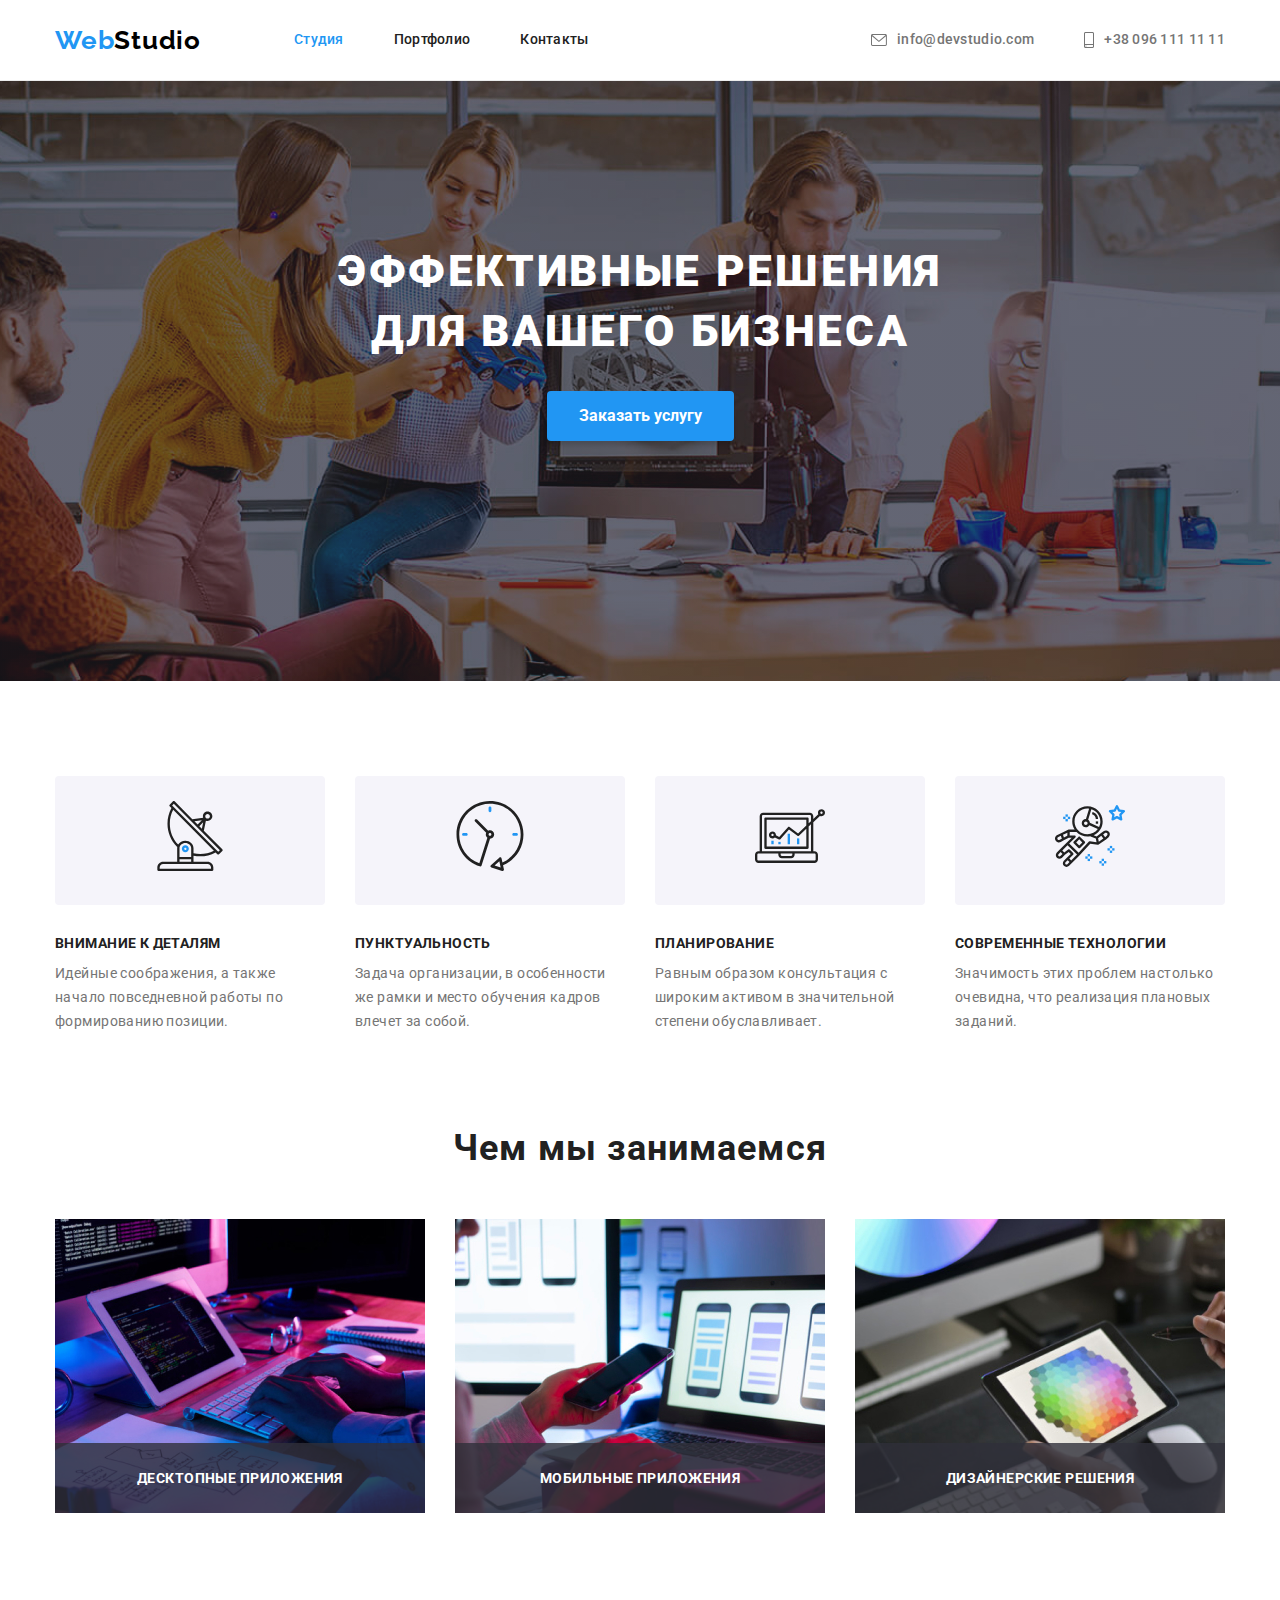
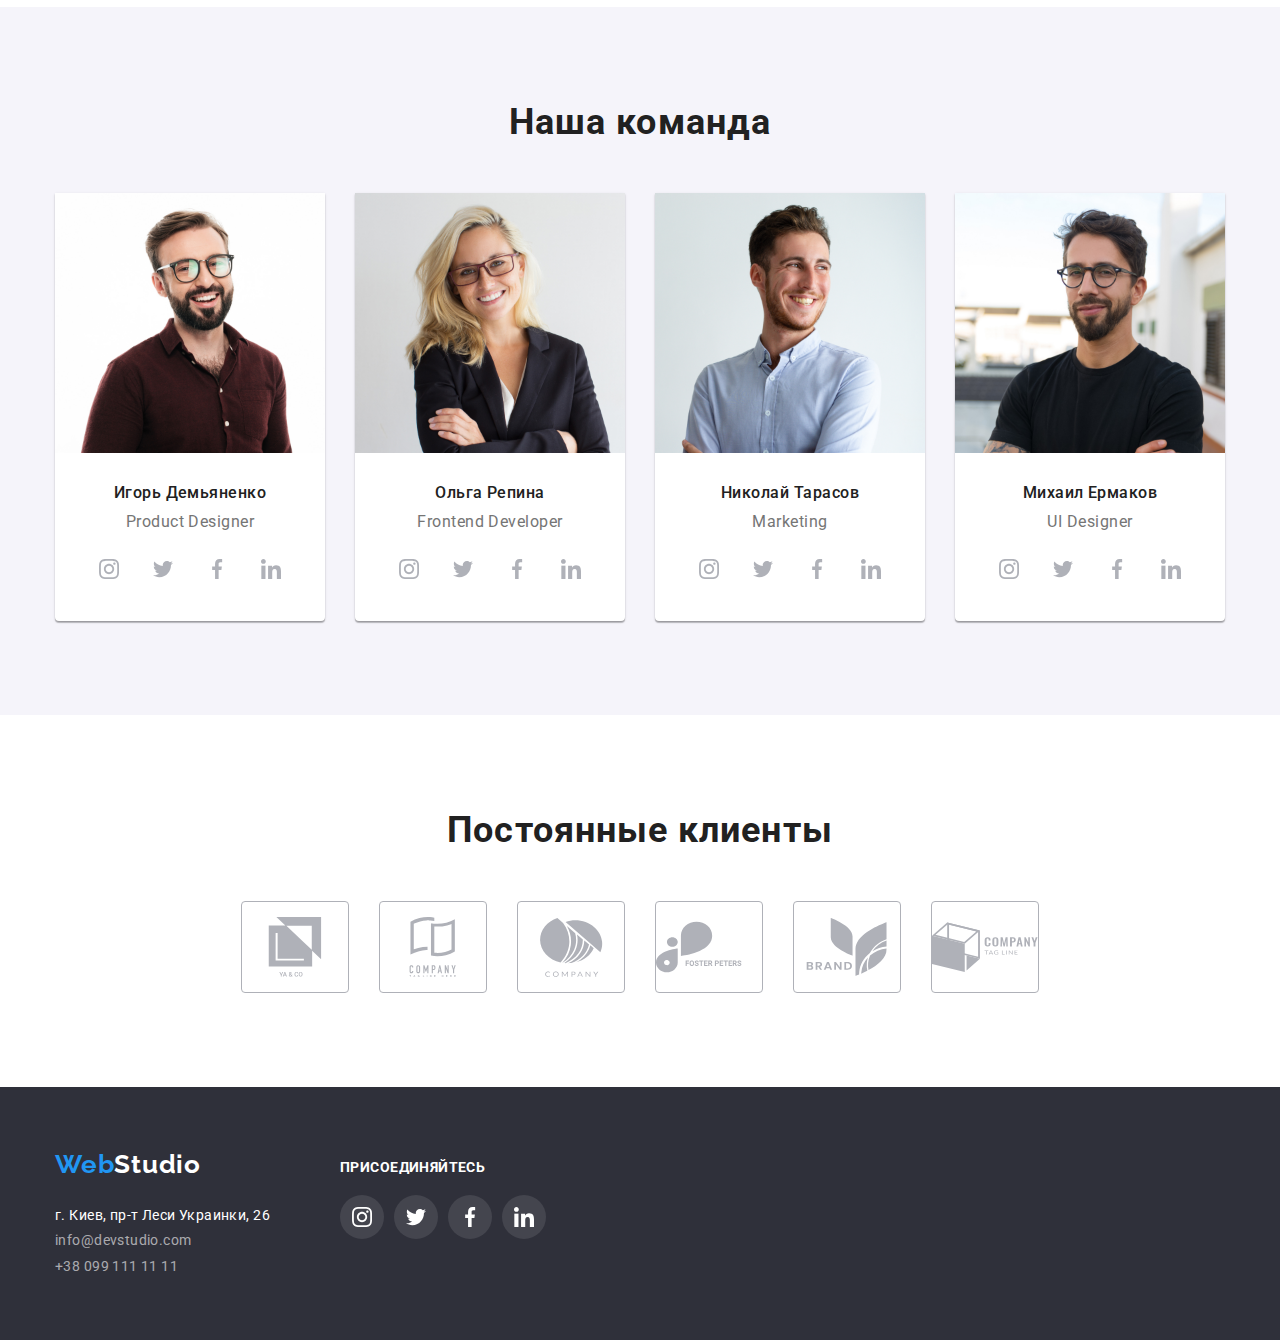
==== index.html @ b6ea560c "new repository HW5" ====
<!DOCTYPE html>
<html lang="ru">
<head>
    <meta charset="UTF-8">
    <meta http-equiv="X-UA-Compatible" content="IE=edge">
    <meta name="viewport" content="width=device-width, initial-scale=1.0">
    <title>Document</title>
    <link rel="stylesheet" href="css/modern-normalize.css" />
    <link rel="preconnect" href="https://fonts.gstatic.com">
    <link href="https://fonts.googleapis.com/css2?family=Raleway:wght@700&family=Roboto:wght@400;500;700;900&display=swap" rel="stylesheet">
    <link rel="stylesheet" href="./css/styles.css">
</head> 
<body class="page">
    <header>  
        <div class="section conteiner">
            <div class="row">
                <nav>
                    <a href="./index.html"  lang="en" class="logo"><span class="logoweb">Web</span>Studio</a> 
                    <ul class="site-nav">
                        <li class="site-nav-list">
                            <a href="./index.html" class="link active">Студия</a> 
                        </li>
                        <li class="site-nav-list">
                            <a href="./portfolio.html" class="link">Портфолио</a> 
                        </li>
                        <li class="site-nav-list">
                            <a href="#" class="link">Контакты</a> 
                        </li>
                    </ul>
                </nav>
                <ul class="contacts">
                    <li class="contacts-list">
                        <a href="mailto:info@devstudio.com" class="link">
                            <svg class="header-mail" width="16" height="12">
                                <use href="./images/icons/sprite.svg#icon-mail"></use>
                            </svg>info@devstudio.com
                        </a>
                    </li>                
                    <li class="contacts-list">
                        <a href="tel:+380961111111" class="link">
                            <svg class="header-smartphone" width="10" height="16">
                                <use href="./images/icons/sprite.svg#icon-smartphone"></use>
                            </svg>+38 096 111 11 11
                        </a>
                    </li>
                </ul>
            </div>
        </div>    
    </header>
    <main>
        <div class="background">
            <section class="hero">            
                <h1 class="title">Эффективные решения для вашего бизнеса</h1>
                <button type="button" class="button">Заказать услугу</button> 
            </section>
        </div>
        <section class="features section-pb0">
            <h2 class="hiden">Features</h2>
            <div class="conteiner">
                <ul class="row">
                    <li class="features-box">
                        <div class="features-card">
                            <svg class="features-icons">
                                <use href="./images/icons/sprite.svg#icon-antenna"></use>
                            </svg>
                        </div>
                        <h3 class="features-title">Внимание к деталям</h3>
                        <p class="features-text">Идейные соображения, а также начало повседневной работы по формированию позиции.</p>
                    </li>
                    <li class="features-box">
                        <div class="features-card">
                            <svg class="features-icons">
                                <use href="./images/icons/sprite.svg#icon-clock"></use>
                            </svg>
                        </div>
                        <h3 class="features-title">Пунктуальность</h3>
                        <p class="features-text">Задача организации, в особенности же рамки и место обучения кадров влечет за собой.</p>
                    </li>
                    <li class="features-box">
                        <div class="features-card">
                            <svg class="features-icons">
                                <use href="./images/icons/sprite.svg#icon-diagram"></use>
                            </svg>
                        </div>
                        <h3 class="features-title">Планирование</h3>
                        <p class="features-text">Равным образом консультация с широким активом в значительной степени обуславливает.</p>
                    </li>
                    <li class="features-box">
                        <div class="features-card">
                            <svg class="features-icons">
                                <use href="./images/icons/sprite.svg#icon-astronaut"></use>
                            </svg>
                        </div>
                        <h3 class="features-title">Современные технологии</h3>
                        <p class="features-text">Значимость этих проблем настолько очевидна, что реализация плановых заданий.</p>
                    </li>
                </ul>
            </div>
        </section> 
        <section class="interests"> 
            <div class="conteiner">  
                <h2 class="title">Чем мы занимаемся</h2>
                <ul class="interests-list">  
                    <li class="interests-box">
                        <img src="./images/box1.jpg" alt="box1" width="370">
                        <div class="interests-text"><p class="text">Десктопные приложения</p></div>
                    </li>
                    <li class="interests-box">
                        <img src="./images/box2.jpg" alt="box2" width="370">
                        <div class="interests-text"><p class="text">Мобильные приложения</p></div>
                    </li>
                    <li class="interests-box">
                        <img src="./images/box3.jpg" alt="box3" width="370">
                        <div class="interests-text"><p class="text">Дизайнерские решения</p></div>
                    </li>
                </ul>  
            </div>  
        </section>
        <section class="team">
            <h2 class="title">Наша команда</h2>
            <div class="conteiner">
                <ul class="team-list">
                    <li class="card">
                        <img src="./images/employer1.jpg" alt="employer1" width="270" class="team=img">
                        <div class="employee-wraper">
                            <h3 class="employee">Игорь Демьяненко</h3>
                            <p lang="en" class="position">Product Designer</p>
                            <ul class="icon-list">
                                <li class="networks">
                                    <a href="#" class="networks-link">                             
                                        <svg class="networks-icon">
                                            <use href="./images/icons/sprite.svg#icon-instagram"></use>
                                        </svg>
                                    </a> 
                                </li>
                                <li class="networks">
                                    <a href="#" class="networks-link">
                                        <svg class="networks-icon">
                                            <use href="./images/icons/sprite.svg#icon-twitter"></use>
                                        </svg>
                                    </a>
                                </li>
                                <li class="networks">
                                    <a href="#" class="networks-link">
                                        <svg class="networks-icon">
                                            <use href="./images/icons/sprite.svg#icon-facebook"></use>
                                        </svg>
                                    </a>
                                </li>
                                <li class="networks">
                                    <a href="#" class="networks-link">
                                        <svg class="networks-icon">
                                            <use href="./images/icons/sprite.svg#icon-linkedin"></use>
                                        </svg>
                                    </a>
                                </li>
                            </ul>
                        </div>
                    </li>
                    <li class="card">
                        <img src="./images/employer2.jpg" alt="employer2" width="270" class="team=img">
                        <div class="employee-wraper">
                            <h3 class="employee">Ольга Репина</h3>
                            <p lang="en" class="position">Frontend Developer</p>
                            <ul class="icon-list">
                                <li class="networks">
                                    <a href="#" class="networks-link">                            
                                        <svg class="networks-icon">
                                            <use href="./images/icons/sprite.svg#icon-instagram"></use>
                                        </svg>
                                    </a>  
                                </li>
                                <li class="networks">
                                    <a href="#" class="networks-link">
                                        <svg class="networks-icon">
                                            <use href="./images/icons/sprite.svg#icon-twitter"></use>
                                        </svg>
                                    </a>
                                </li>
                                <li class="networks">
                                    <a href="#" class="networks-link">
                                        <svg class="networks-icon">
                                            <use href="./images/icons/sprite.svg#icon-facebook"></use>
                                        </svg>
                                    </a>
                                </li>
                                <li class="networks">
                                    <a href="#" class="networks-link">
                                        <svg class="networks-icon">
                                            <use href="./images/icons/sprite.svg#icon-linkedin"></use>
                                        </svg>
                                    </a>
                                </li>
                            </ul>
                        </div>
                    </li>
                    <li class="card">
                        <img src="./images/employer3.jpg" alt="employer3" width="270" class="team=img">
                        <div class="employee-wraper">
                            <h3 class="employee">Николай Тарасов</h3>
                            <p lang="en" class="position">Marketing</p>
                            <ul class="icon-list">
                                <li class="networks">
                                    <a href="#" class="networks-link">                            
                                        <svg class="networks-icon">
                                            <use href="./images/icons/sprite.svg#icon-instagram"></use>
                                        </svg>
                                    </a>  
                                </li>
                                <li class="networks">
                                    <a href="#" class="networks-link">
                                        <svg class="networks-icon">
                                            <use href="./images/icons/sprite.svg#icon-twitter"></use>
                                        </svg>
                                    </a>
                                </li>
                                <li class="networks">
                                    <a href="#" class="networks-link">
                                        <svg class="networks-icon">
                                            <use href="./images/icons/sprite.svg#icon-facebook"></use>
                                        </svg>
                                    </a>
                                </li>
                                <li class="networks">
                                    <a href="#" class="networks-link">
                                        <svg class="networks-icon">
                                            <use href="./images/icons/sprite.svg#icon-linkedin"></use>
                                        </svg>
                                    </a>
                                </li>
                            </ul>
                        </div>
                    </li>
                    <li class="card">
                        <img src="./images/employer4.jpg" alt="employer4" width="270" class="team=img">
                        <div class="employee-wraper">
                            <h3 class="employee">Михаил Ермаков</h3>
                            <p lang="en" class="position">UI Designer</p>
                            <ul class="icon-list">
                                <li class="networks">
                                    <a href="#" class="networks-link">                           
                                        <svg class="networks-icon">
                                            <use href="./images/icons/sprite.svg#icon-instagram"></use>
                                        </svg>
                                    </a>   
                                </li>
                                <li class="networks">
                                    <a href="#" class="networks-link">
                                        <svg class="networks-icon">
                                            <use href="./images/icons/sprite.svg#icon-twitter"></use>
                                        </svg>
                                    </a>
                                </li>
                                <li class="networks">
                                    <a href="#" class="networks-link">
                                        <svg class="networks-icon">
                                            <use href="./images/icons/sprite.svg#icon-facebook"></use>
                                        </svg>
                                    </a>
                                </li>
                                <li class="networks">
                                    <a href="#" class="networks-link">
                                        <svg class="networks-icon">
                                            <use href="./images/icons/sprite.svg#icon-linkedin"></use>
                                        </svg>
                                    </a>
                                </li>
                            </ul>
                        </div>
                    </li>
                </ul>
            </div>
        </section>
        <section class="clients conteiner">
            <h2 class="title">Постоянные клиенты</h2>
            <ul class="clients-list">
                <li class="clients-card">
                    <a href="#" class="clients-card-content">
                        <svg class="clients-icon">
                            <use href="./images/icons/sprite.svg#icon-group1"></use>
                        </svg>
                    </a>
                </li>
                <li class="clients-card">
                    <a href="#" class="clients-card-content">
                        <svg class="clients-icon">
                            <use href="./images/icons/sprite.svg#icon-group2"></use>
                        </svg>
                    </a>
                </li>
                <li class="clients-card">
                    <a href="#" class="clients-card-content">
                        <svg class="clients-icon">
                            <use href="./images/icons/sprite.svg#icon-group3"></use>
                        </svg>
                    </a>
                </li>
                <li class="clients-card">
                    <a href="#" class="clients-card-content">
                        <svg class="clients-icon">
                            <use href="./images/icons/sprite.svg#icon-group4"></use>
                        </svg>
                    </a>
                </li>
                <li class="clients-card">
                    <a href="#" class="clients-card-content">
                        <svg class="clients-icon">
                            <use href="./images/icons/sprite.svg#icon-group5"></use>
                        </svg>
                    </a>
                </li>
                <li class="clients-card">
                    <a href="#" class="clients-card-content">
                        <svg class="clients-icon">
                            <use href="./images/icons/sprite.svg#icon-group6"></use>
                        </svg>
                    </a>
                </li>
            </ul>
        </section>
    </main>
    <footer class="footer">
        <div class="footer-box">
            <div>
                <a href="./index.html" class="logo"><span class="logoweb">Web</span>Studio</a>
                <address>
                    <ul>
                        <li class="adress">
                            <p class="adress-text">г. Киев, пр-т Леси Украинки, 26</p>
                        </li>
                        <li> 
                            <a href="mailto:info@devstudio.com" class="link">info@devstudio.com</a>
                        </li>
                        <li>
                            <a href="tel:+380991111111" class="link">+38 099 111 11 11</a>
                        </li> 
                    </ul>
                </address>  
            </div>
            <div>
                <h2 class="title">присоединяйтесь</h2>
                <ul class="icon-list">
                    <li class="networks">
                        <a href="#" class="networks-link">                              
                            <svg class="networks-icon">
                                <use href="./images/icons/sprite.svg#icon-instagram"></use>
                            </svg>
                        </a>
                    </li>
                    <li class="networks">
                        <a href="#" class="networks-link">
                            <svg class="networks-icon">
                                <use href="./images/icons/sprite.svg#icon-twitter"></use>
                            </svg>
                        </a>
                    </li>
                    <li class="networks">
                        <a href="#" class="networks-link">
                            <svg class="networks-icon">
                                <use href="./images/icons/sprite.svg#icon-facebook"></use>
                            </svg>
                        </a>
                    </li>
                    <li class="networks">
                        <a href="#" class="networks-link">
                            <svg class="networks-icon">
                                <use href="./images/icons/sprite.svg#icon-linkedin"></use>
                            </svg>
                        </a>
                    </li>
                </ul>
            </div>     
        </div>     
    </footer>
    <script src="./js/modal.js"></script>
</body>
</html>
---- css/styles.css ----
:root{
    --main-font: 'Roboto';
    --accent-font: 'Raleway';
    --normal-text-color: #757575;
    --title-text-color: #212121;
    --accent-color: #2196f3;
}
*,
*::after,
*::before{
    margin: 0;
    padding: 0;
    box-sizing: border-box;
}
html, 
body{
    height: 100%;
}
a{
    text-decoration: none;
}
img{
    display: block;
    max-width: 100%;
    height: auto;
}
ul,
li{
    list-style: none;
}
button{
    border: none;
}
section{
    padding: 94px 0;
}
.conteiner{
    width: 1200px;
    padding: 0 15px;
    margin: 0 auto;
}

/* page */
.page {
    background-color: #FFFFFF;
    color: var(--normal-text-color);
    font-family: var(--main-font);
    font-size: 14px;
    line-height: 1.9;
    font-style: normal;
}
/* header */
header .row{
    height: 80px;
}
.row,
header nav,
.site-nav,
.contacts{
    display: flex;
}
header .row,
.features .row,
.interests .row,
.team .row{
    justify-content: space-between;
}
header{
    border-bottom: 1px solid #ECECEC;
}

/* logo */
.logo{
    color: #000;
    font-family: var(--accent-font);
    font-weight: bold;
    font-size: 26px;
    line-height: 80px;
    letter-spacing: 0.03em;
    margin-right: 93px;    
}
.logoweb{
    color: var(--accent-color);
}

/* site-nav */
.site-nav{
    display: flex;
    margin-right: auto;
}
.site-nav-list{
    margin-right: 50px;
}
.site-nav-list .link{
    color: var(--title-text-color);
    font-weight: 500;
    font-size: 14px;
    line-height: 1.14;
    letter-spacing: 0.02em;
    text-decoration: none;
    
    display: flex;
    align-items: center;
    padding-top: 32px;
    padding-bottom: 32px;

    transition-property: color;
    transition-duration: 250ms;
    transition-timing-function: cubic-bezier(0.4, 0, 0.2, 1);
}
.site-nav-list .link:hover,
.site-nav-list .link:focus{
    color: var(--accent-color);
    fill: currentColor;
    
    transition-duration: 250ms;
    transition-timing-function: cubic-bezier(0.4, 0, 0.2, 1);
}
.site-nav-list .active:nth-child(1){
    color: var(--accent-color);
}


/* contacts */
.contacts{
    display: flex;
    margin-left: auto;
}
.contacts-list{
    margin-left: 50px;
}
.contacts-list .link{
    color: var(--normal-text-color);
    font-weight: 500;
    font-size: 14px;
    line-height: 1.14;
    letter-spacing: 0.02em;
    text-decoration: none;
    
    display: flex;
    align-items: center;
    padding-top: 32px;
    padding-bottom: 32px;

    transition-property: color;
    transition-duration: 250ms;
    transition-timing-function: cubic-bezier(0.4, 0, 0.2, 1);
}
.contacts-list .link:hover,
.contacts-list .link:focus{
    color: var(--accent-color);
    fill: currentColor;

    transition-duration: 250ms;
    transition-timing-function: cubic-bezier(0.4, 0, 0.2, 1);
}
.header-mail,
.header-smartphone{
    margin-right: 10px;
    fill: currentColor;
    transition-property: fill;
}
.header-mail:hover,
.header-mail:focus,
.header-smartphone:hover,
.header-smartphone:focus{
    fill: currentColor;
}
/* hero */
.hero{
    padding: 160px 0 240px 0;
    display: flex;
    flex-direction: column;
    align-items: center;    
}
.background{
    background-size: cover;
    background-position: center;
    background-repeat: no-repeat;
    background-image: linear-gradient(
      to right,
      rgba(47, 48, 58, 0.4),
      rgba(47, 48, 58, 0.4)
    ),
    url(../images/background.jpg);
}
.hero .title{
    font-family: var(--main-font);
    font-weight: 900;
    font-size: 44px;
    line-height: 60px;
    text-align: center;
    letter-spacing: 0.06em;
    text-transform: uppercase;
    color: #FFFFFF;
    max-width: 700px;
    margin-bottom: 30px;
}
.hero .button{
    background: #2196F3;
    box-shadow: 0px 4px 4px rgba(0, 0, 0, 0.15);
    border-radius: 4px;
    padding: 10px 32px;
    color: #FFFFFF;
    cursor: pointer;
    font-family: var(--main-font);
    font-weight: bold;
    font-size: 16px;
    line-height: 30px;
}
.hero .button:hover{
    background: #147fd6;
}
/* section */
.hiden{
    overflow: hidden;
    width: 1px;
    height: 1px;
    opacity: 0;
}
/* features */
.features{
    padding: 94px 0;
}
.section-pb0{
    padding-bottom: 0px;
}
.features-title{
    color: var(--title-text-color);
    font-family: var(--main-font);
    font-weight: bold;
    font-size: 14px;
    line-height: 16px;
    letter-spacing: 0.03em;
    text-transform: uppercase;
    margin-bottom: 10px;

}
.features-text{
    font-family: var(--main-font);
    font-weight: normal;
    font-size: 14px;
    line-height: 24px;
    letter-spacing: 0.03em;
    color: var(--normal-text-color);
}
.features-box{
    width: calc((100%-90px) / 4);
    width: 270px;
}
.features-icons{
    width: 70px;
    height: 70px;
    margin: 25px 100px;
}
.features-card{
    background-color: #F5F4FA;
    margin-bottom: 30px;
    border-radius: 4px;
}
/* interests */
.interests{
    padding-bottom: 94px;
}
.interests .title{
    color: var(--title-text-color);
    font-family: var(--main-font);
    font-weight: bold;
    font-size: 36px;
    line-height: 42px;
    text-align: center;
    letter-spacing: 0.03em;
    margin-bottom: 50px;
}
.interests-list,
.team-list{
    display: flex;
    justify-content: space-between;
}
.interests-box{
    width: calc((100%-90px) / 3);
    width: 370px;
    position: relative;
    overflow: hidden;
}
.interests-text{
    position: absolute;
    width: 100%;
    height: 70px;
    bottom: 0;

    /* font-family: var(--main-font);
    font-weight: bold;
    font-size: 14px;
    line-height: 16px;
    text-align: center; */

    letter-spacing: 0.03em;
    text-transform: uppercase;
    color: #FFFFFF;
    background: rgba(47, 48, 58, 0.8);
}
.interests-text .text{
    font-family: var(--main-font);
    font-weight: bold;
    font-size: 14px;
    line-height: 16px;
    text-align: center;
    margin-top: 27px;
}
/* team */
.team{
    background-color: #F5F4FA;
}
.team .title{
    font-family: var(--main-font);
    font-weight: bold;
    font-size: 36px;
    line-height: 42px;
    text-align: center;
    letter-spacing: 0.03em;
    color: var(--title-text-color);
    padding-bottom: 50px;
}
.card{
    width: calc((100%-90px) / 4);
    width: 270px;
    background-color: #FFFFFF;
    box-shadow: 0px 1px 3px rgba(0, 0, 0, 0.12), 0px 1px 1px rgba(0, 0, 0, 0.14), 0px 2px 1px rgba(0, 0, 0, 0.2);
    border-radius: 0px 0px 4px 4px;
}
.team .employee{
    color: var(--title-text-color);
    font-family: var(--main-font);
    font-weight: 500;
    font-size: 16px;
    line-height: 19px;
    text-align: center;
    letter-spacing: 0.03em;
    margin-bottom: 10px;
}
.team .position{
    color: var(--normal-text-color);
    font-family: var(--main-font);
    font-weight: normal;
    font-size: 16px;
    line-height: 19px;
    text-align: center;
    letter-spacing: 0.03em;   
}
.employee-wraper{
    margin-top: 30px;
    margin-bottom: 30px;
}
.icon-list{
    display: flex;    
    margin: 0 auto;
    justify-content: center;
    margin-top: 16px;
    border-radius: 50%;
}
.networks:not(:last-child){
    margin-right: 10px;
}
.networks-link{
    width: 44px;
    height: 44px;
    display: flex;
    justify-content: center;
    align-items: center;
    fill: #AFB1B8;
}
.networks-link:hover,
.networks-link:focus{
    cursor: pointer;
    background-color: var(--accent-color);
    border-radius: 50%;
    fill: #FFFFFF;
}
.networks-icon{
    width: 20px;
    height: 20px;
}

/* clients */
.clients{
    padding: 94px 0;
}
.clients .title{
    font-family: var(--main-font);
    font-weight: bold;
    font-size: 36px;
    line-height: 42px;
    text-align: center;
    letter-spacing: 0.03em;
    color: var(--title-text-color);
    margin-bottom: 50px;
}
.clients-list{
    display: flex;
    justify-content: center;
    margin: 0 15px;
}
.clients-card{
    display: flex;
    justify-content: space-between;
    flex-basis: calc((100%-180px) /6);
    height: 92px;    
}
.clients-card:not(:last-child){
    margin-right: 30px;
}
.clients-card-content{
    display: flex;
    justify-content: center;
    align-items: center;
    width: 100%;
    height: 100%;
    border: 1px solid;
    border-radius: 4px;
    border-color: inherit;
    color: #AFB1B8;
}
.clients-icon{
    display: block;
    fill: currentColor;
    width: 106px;
    height: 60px;
}
.clients-card-content:hover,
.clients-card-content:focus{
    border-color: var(--accent-color);
    color: var(--accent-color);
    cursor: pointer;
}

/* footer */
.footer{
    background-color: #2F303A;
    padding: 60px 0;
    display: flex;
}
.footer-box{
    width: 1200px;
    padding: 0 15px;
    margin: 0 auto;
    display: flex;
}
.footer .logo{
    margin-bottom: 20px;
    display: inline-block;
    line-height: 35.96px;
    margin-right: 0px;
}
.adress-text{
    font-family: var(--main-font);
    font-style: normal;
    font-weight: normal;
    font-size: 14px;
    line-height: 24px;
    letter-spacing: 0.03em;
    color: #FFFFFF;
}
.footer .link{
    color: rgba(255, 255, 255, 0.6);
    font-family: var(--main-font);
    font-style: normal;
    font-weight: normal;
    font-size: 14px;
    line-height: 24px;
    letter-spacing: 0.03em;
}
.footer .logo{
    color: #FFFFFF; 
}
.footer .title{
    font-family: var(--main-font);
    font-weight: bold;
    font-size: 14px;
    line-height: 16px;
    letter-spacing: 0.03em;
    text-transform: uppercase;
    color: #FFFFFF;
    margin-bottom: 20px;
}
.footer-box div:not(:last-child){
    margin-right: 70px;
}
.footer-box div:last-child{
    padding-top: 12px;
}
.footer .networks-icon{
    fill: #FFFFFF;
}
.footer .networks{
    border-radius: 50%;
    background-color: rgba(255, 255, 255, 0.1);
}
.footer .networks:hover,
.footer .networks:focus{
    border-radius: 50%;
    background-color: var(--accent-color);
}

/* PORTFOLIO */
.portfolio-conteiner{
    padding: 94px 15px;
    width: 1200px;
    margin: 0 auto;
}
.tabs{
    display: flex;
    justify-content: center;
    margin-bottom: 50px;
}
.portfolio-buttons{
    font-family: var(--main-font);
    font-weight: 500;
    font-size: 16px;
    line-height: 26px;
    text-align: center;
    letter-spacing: 0.03em;
    color: var(--title-text-color);
    background-color: #F5F4FA;
    cursor: pointer;
    padding: 6px 22px;
    border-radius: 4px;
    margin-right: 8px;
}
.portfolio-buttons:hover,
.portfolio-buttons:focus{
    background-color: var(--accent-color);
    color: #FFFFFF;
}
/* .portfolio-buttons.active{
    background-color: var(--accent-color);
    color: #FFFFFF;
} */
/* projects */
.projects{
    display: flex;
    justify-content: space-between;
    flex-wrap: wrap;
    margin-top: 50px;
}
.port-card-img{
    display: block;
}
    
.projects-card{
    border: 1px solid #EEEEEE;
    margin-bottom: 30px;
}
.card-info{
    padding: 20px 24px;
}
.card-title{
    font-family: var(--main-font);
    font-style: normal;
    font-weight: bold;
    font-size: 18px;
    line-height: 36px;
    letter-spacing: 0.06em;
    color: var(--title-text-color);
}
.card-text{
    font-family: var(--main-font);
    font-style: normal;
    font-weight: normal;
    font-size: 16px;
    line-height: 30px;
    letter-spacing: 0.03em;
    color: var(--normal-text-color);
}
.projects-card:hover,
.projects-card:focus{
    cursor: pointer;
    box-sizing: border-box;
    box-shadow: 0px 1px 1px rgba(0, 0, 0, 0.12), 0px 4px 4px rgba(0, 0, 0, 0.06),
    1px 4px 6px rgba(0, 0, 0, 0.16);
}
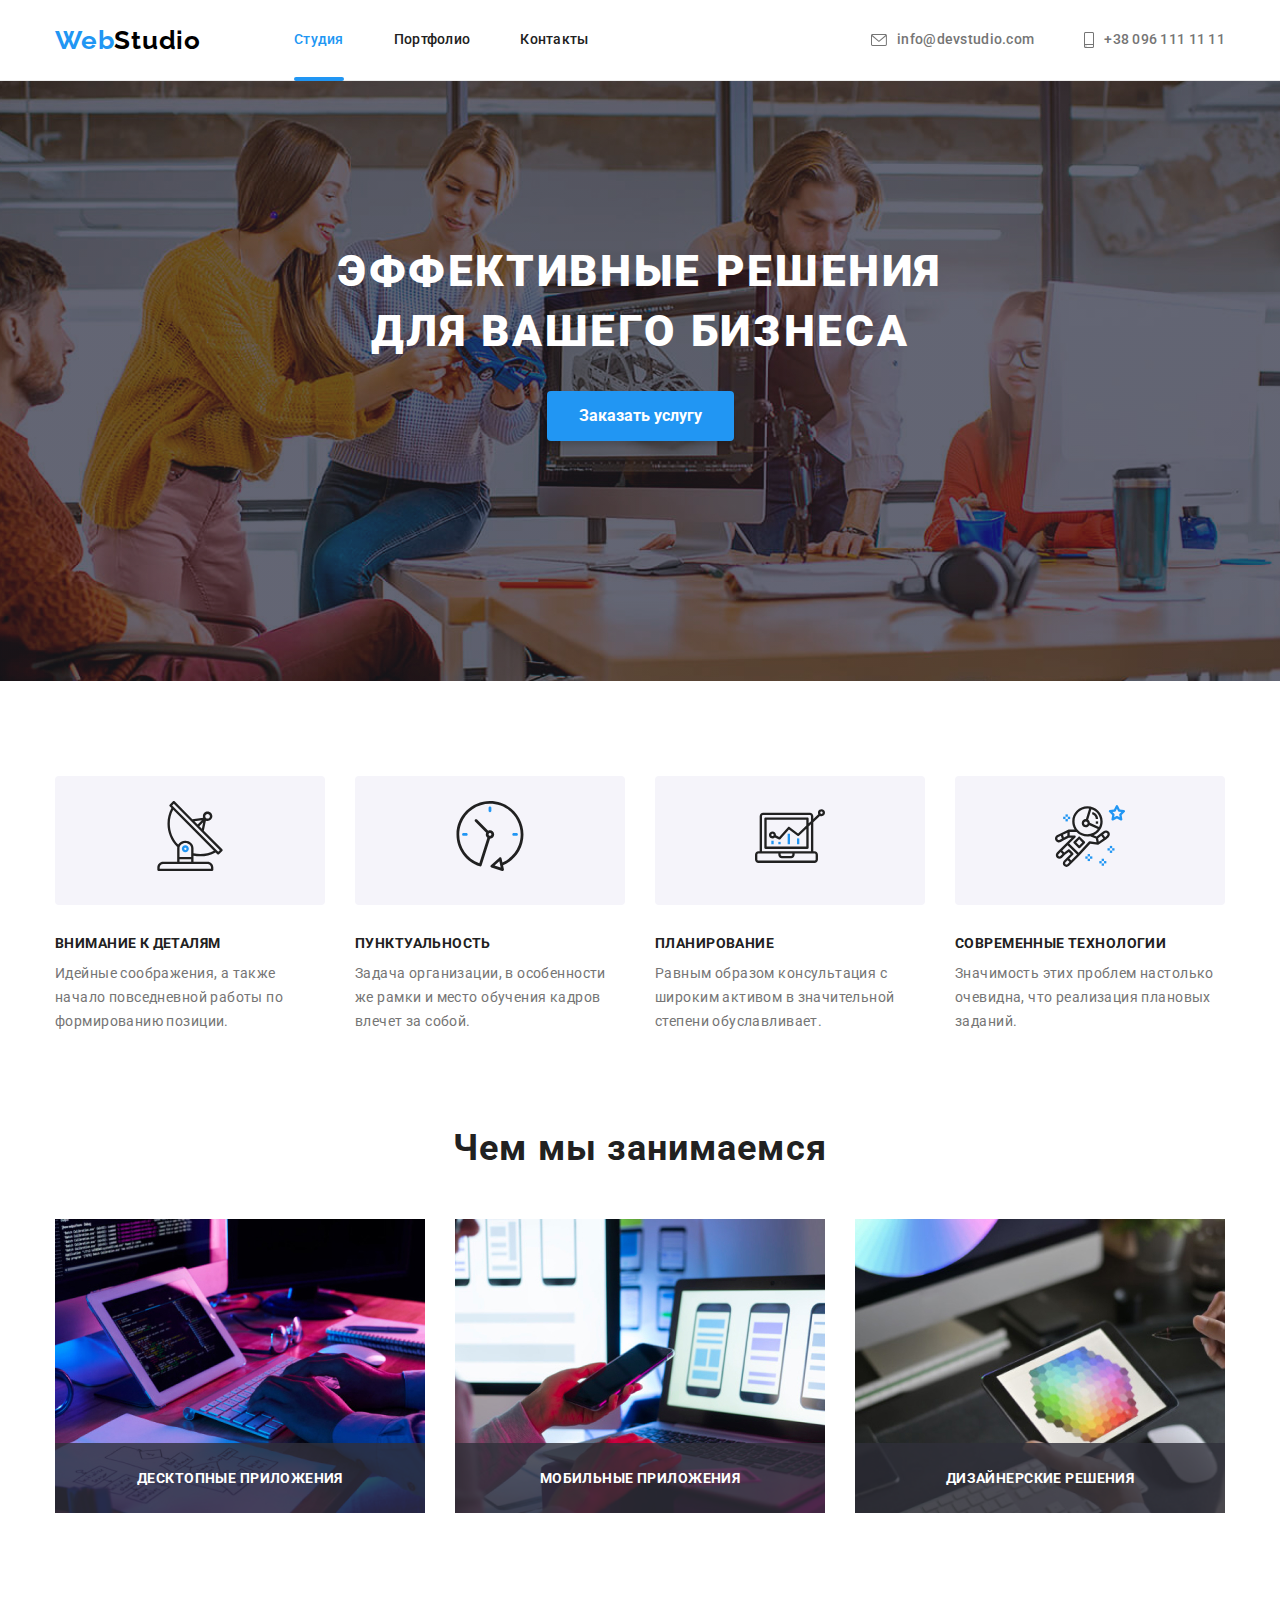
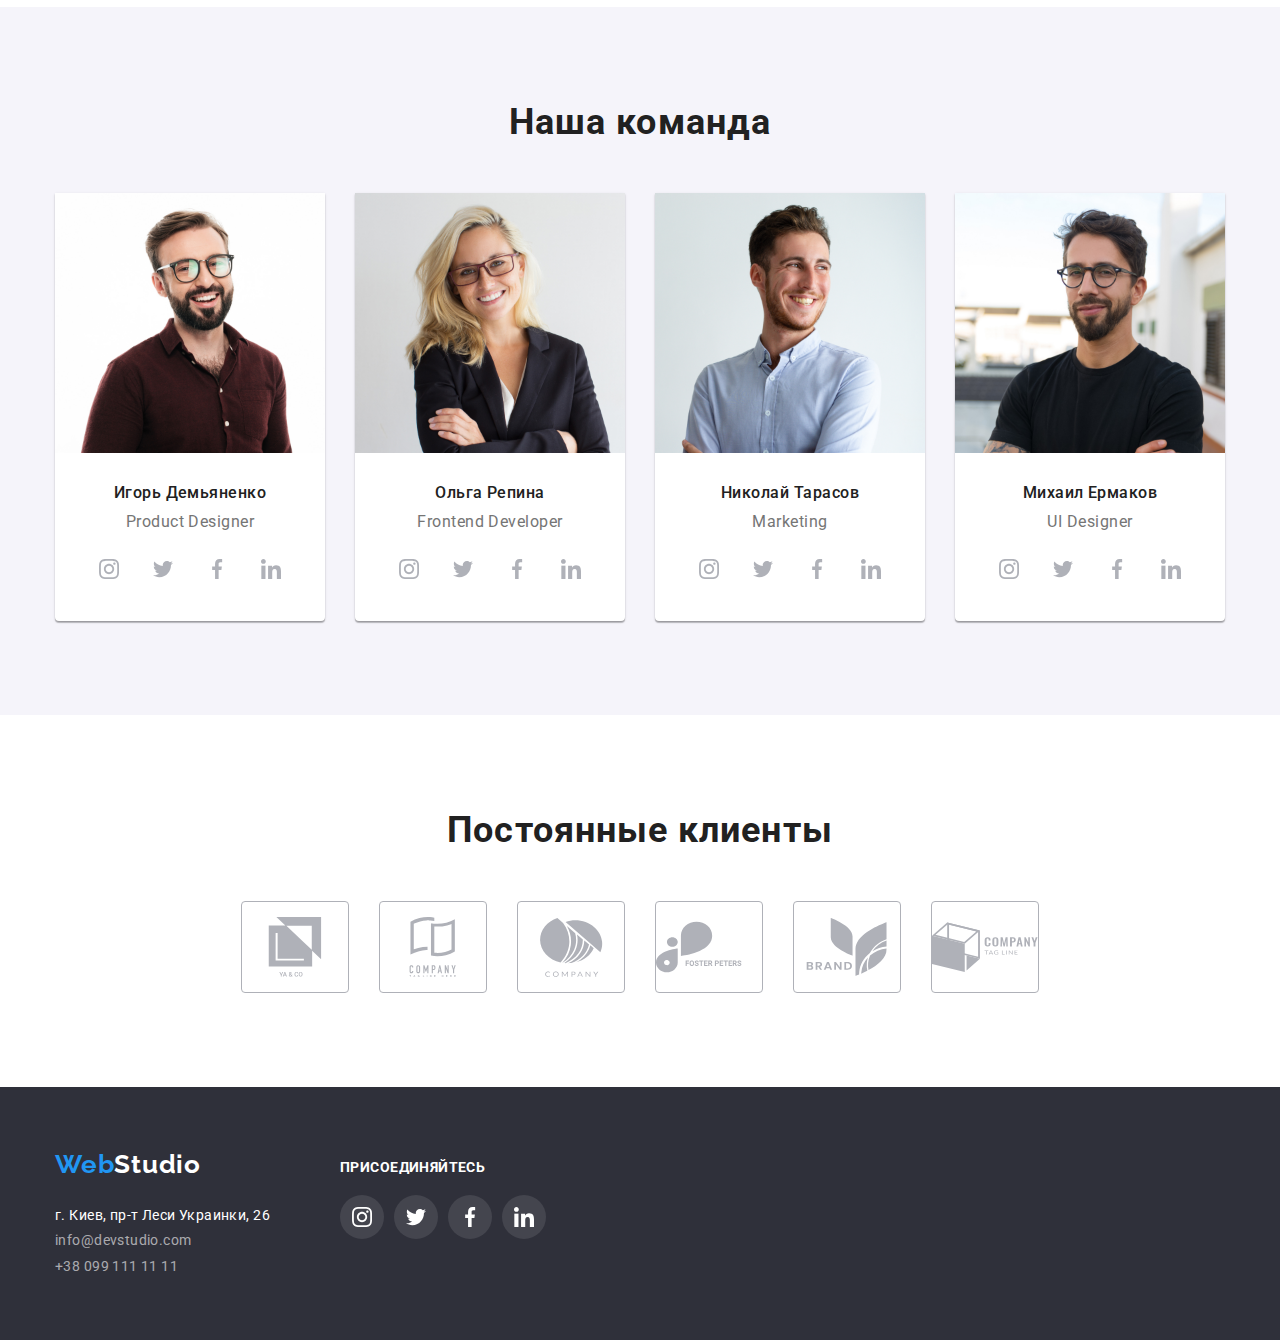
==== commit 6d9797e1: "Finish HW5" ====
--- a/index.html
+++ b/index.html
@@ -51,7 +51,7 @@
         <div class="background">
             <section class="hero">            
                 <h1 class="title">Эффективные решения для вашего бизнеса</h1>
-                <button type="button" class="button">Заказать услугу</button> 
+                <button type="button" class="button" data-modal-open>Заказать услугу</button> 
             </section>
         </div>
         <section class="features section-pb0">
@@ -372,6 +372,16 @@
             </div>     
         </div>     
     </footer>
+    <div class="backdrop is-hidden" data-modal>
+        <div class="modal">
+            <h2 class="modal-title">Оставьте свои данные, мы вам перезвоним</h2>
+            <button data-modal-close class="button-close" type="button">
+                <svg class="icon-close">
+                    <use href="./images/icons/sprite.svg#icon-close-black"></use>
+                </svg>
+            </button>
+        </div>
+    </div>
     <script src="./js/modal.js"></script>
 </body>
 </html>--- a/css/styles.css
+++ b/css/styles.css
@@ -104,6 +104,8 @@
     padding-top: 32px;
     padding-bottom: 32px;
 
+    position: relative;
+
     transition-property: color;
     transition-duration: 250ms;
     transition-timing-function: cubic-bezier(0.4, 0, 0.2, 1);
@@ -112,12 +114,20 @@
 .site-nav-list .link:focus{
     color: var(--accent-color);
     fill: currentColor;
-    
-    transition-duration: 250ms;
-    transition-timing-function: cubic-bezier(0.4, 0, 0.2, 1);
 }
 .site-nav-list .active:nth-child(1){
     color: var(--accent-color);
+}
+.active::after{
+    content: "";
+    position: absolute;
+    left: 0;
+    top: 77px;
+    border-radius: 2px;
+    display: block;
+    width: 100%;
+    height: 4px;
+    background-color: var(--accent-color);
 }
 
 
@@ -150,9 +160,6 @@
 .contacts-list .link:focus{
     color: var(--accent-color);
     fill: currentColor;
-
-    transition-duration: 250ms;
-    transition-timing-function: cubic-bezier(0.4, 0, 0.2, 1);
 }
 .header-mail,
 .header-smartphone{
@@ -207,9 +214,82 @@
     font-weight: bold;
     font-size: 16px;
     line-height: 30px;
+
+    transition-property: background;
+    transition-duration: 250ms;
+    transition-timing-function: cubic-bezier(0.4, 0, 0.2, 1);
 }
 .hero .button:hover{
     background: #147fd6;
+}
+/* modal */
+.backdrop{
+    position: fixed;
+    top: 0;
+    left: 0;
+    width: 100%;
+    height: 100%;
+    background-color: rgba(0, 0, 0, 0.2);
+
+    opacity: 1;
+    transition: opacity 250ms cubic-bezier(0.4, 0, 0.2, 1);
+}
+
+.backdrop.is-hidden{
+    opacity: 0;
+    pointer-events: none;
+}
+.backdrop.is-hidden .modal{
+    transform: scale(0.9);
+}
+.modal{
+    position: absolute;
+    top: 50%;
+    left: 50%;
+    
+    min-height: 581px;
+    min-width: 528px;
+    padding: 15px;
+    background-color: #FFFFFF;
+    box-shadow: 0px 1px 3px rgb(0 0 0 / 12%), 0px 1px 1px rgb(0 0 0 / 14%), 0px 2px 1px rgb(0 0 0 / 20%);
+    border-radius: 4px;
+
+    transform: translate(-50%, -50%) scale(1);
+    transition: transform 250ms cubic-bezier(0.4, 0, 0.2, 1);
+}
+.icon-close{
+    width: 18px;
+    height: 18px;
+    
+}
+.button-close{
+    display: block;
+    position: fixed;
+    top: 8px;
+    right: 8px;
+    width: 30px;
+    height: 30px;
+    display: flex;
+    justify-content: center;
+    align-items: center;
+    fill: #000;
+    border: 1px solid rgba(0, 0, 0, 0.1);
+    border-radius: 50%;
+    background-color: #FFFFFF;
+    transition: color 250ms cubic-bezier(0.4, 0, 0.2, 1);
+}
+.button-close:hover{
+    cursor: pointer;
+}
+.modal-title{
+    font-family: var(--main-font);
+    font-weight: bold;
+    font-size: 20px;
+    line-height: 23px;
+    text-align: center;
+    letter-spacing: 0.03em;
+    color: var(--title-text-color);
+    margin-top: 40px;
 }
 /* section */
 .hiden{
@@ -369,6 +449,11 @@
     justify-content: center;
     align-items: center;
     fill: #AFB1B8;
+    border-radius: 50%;
+
+    transition-property: background, color;
+    transition-duration: 250ms;
+    transition-timing-function: cubic-bezier(0.4, 0, 0.2, 1);
 }
 .networks-link:hover,
 .networks-link:focus{
@@ -420,6 +505,10 @@
     border-radius: 4px;
     border-color: inherit;
     color: #AFB1B8;
+
+    transition-property: color;
+    transition-duration: 250ms;
+    transition-timing-function: cubic-bezier(0.4, 0, 0.2, 1);
 }
 .clients-icon{
     display: block;
@@ -526,6 +615,10 @@
     padding: 6px 22px;
     border-radius: 4px;
     margin-right: 8px;
+
+    transition-property: background, color;
+    transition-duration: 250ms;
+    transition-timing-function: cubic-bezier(0.4, 0, 0.2, 1);
 }
 .portfolio-buttons:hover,
 .portfolio-buttons:focus{
@@ -545,6 +638,7 @@
 }
 .port-card-img{
     display: block;
+    
 }
     
 .projects-card{
@@ -572,6 +666,26 @@
     letter-spacing: 0.03em;
     color: var(--normal-text-color);
 }
+.card-overlay{
+    position: relative;
+    overflow: hidden;
+}
+.projects-overlay {
+    
+    position: absolute;
+    top: 0;
+    left: 0;
+    width: 100%;
+    height: 100%;
+    background-color: rgba(33, 150, 243, 0.9) ;
+    transform: translateY(100%);
+    transition: transform 250ms cubic-bezier(0.4, 0, 0.2, 1);
+    box-shadow: 0px 4px 4px rgba(0, 0, 0, 0.25);
+}
+.projects-card-content:hover .projects-overlay{
+    transform: translateY(0);
+}
+
 .projects-card:hover,
 .projects-card:focus{
     cursor: pointer;
@@ -579,3 +693,16 @@
     box-shadow: 0px 1px 1px rgba(0, 0, 0, 0.12), 0px 4px 4px rgba(0, 0, 0, 0.06),
     1px 4px 6px rgba(0, 0, 0, 0.16);
 }
+.overlay-text{
+    position: absolute;
+    top: 50%;
+    left: 50%;
+    transform: translate(-50%, -50%);
+    width: 322px;
+    height: 168px;
+    margin: 0;
+    font-size: 18px;
+    line-height: 1.555;
+    letter-spacing: 0.03em;
+    color: #FFFFFF;
+}
